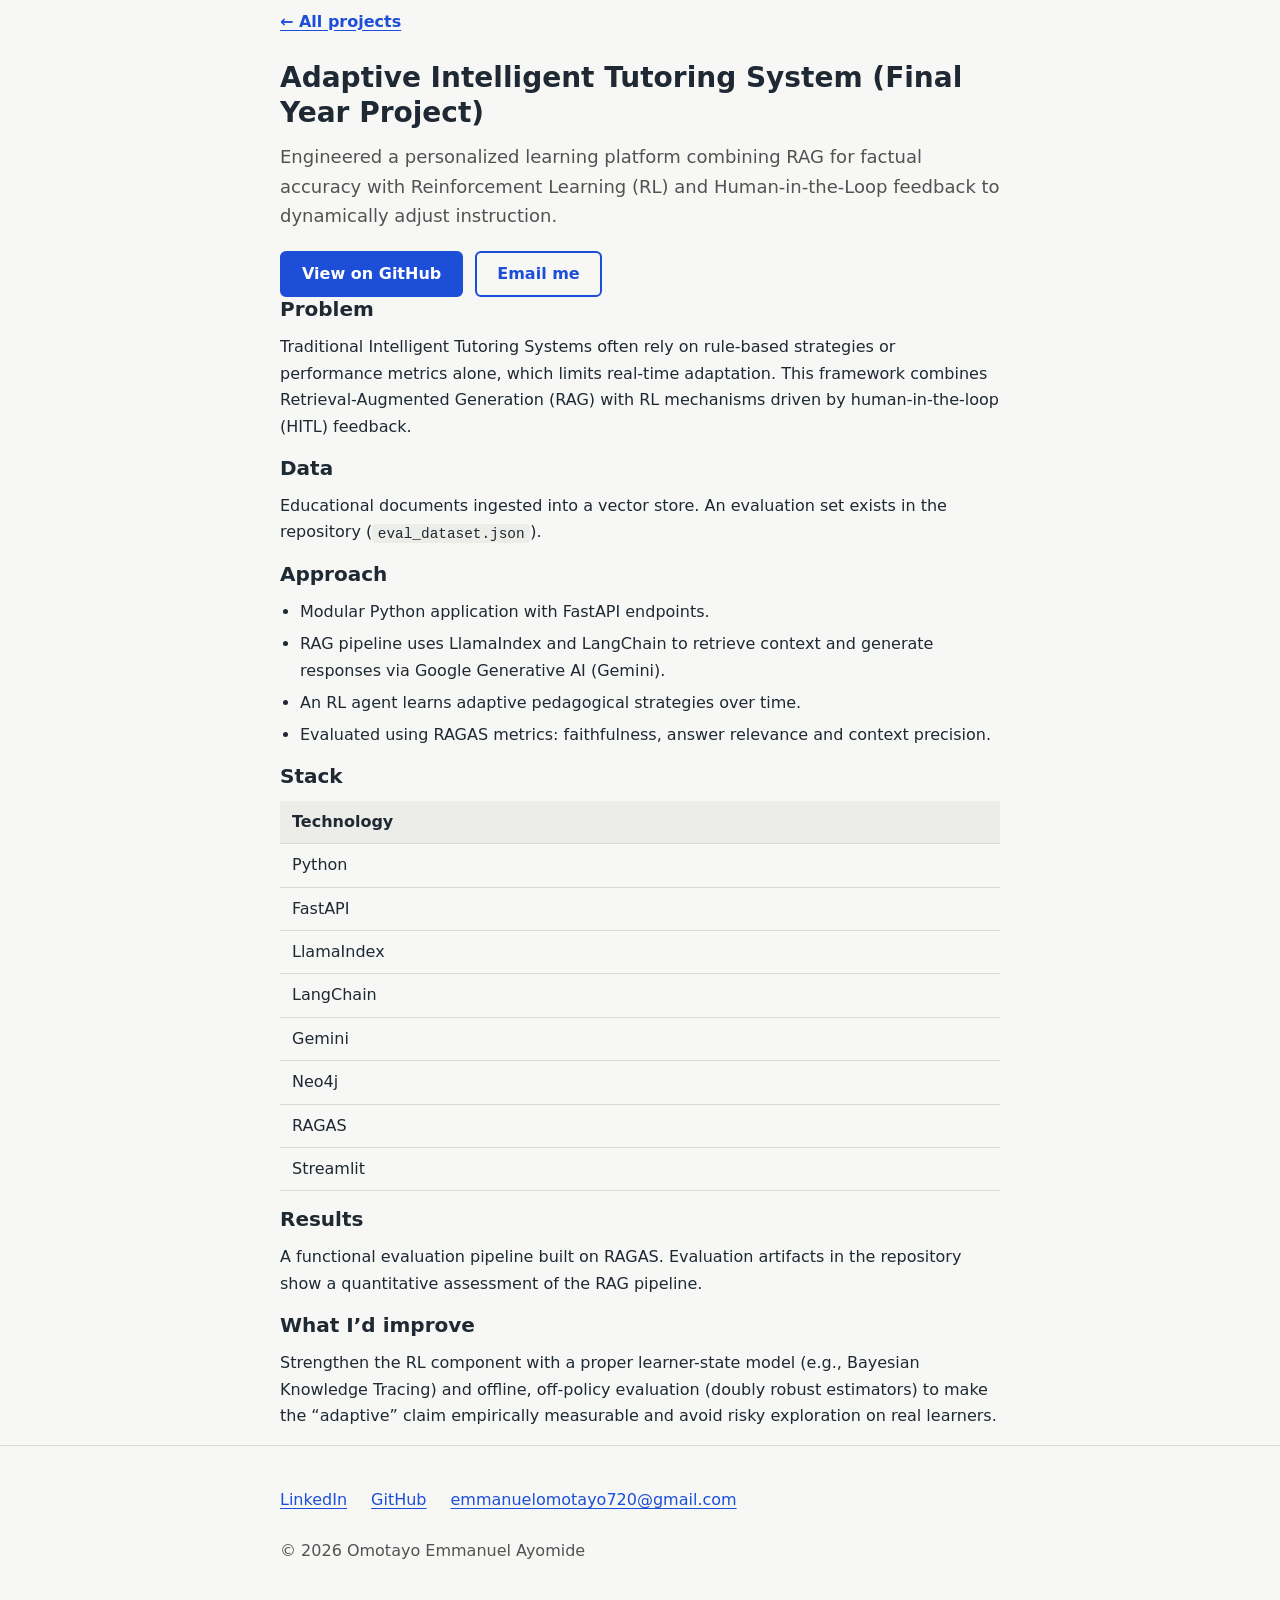
==== projects/adaptive-tutor.html @ 5ad49c56 "portfolio commit" ====
<!DOCTYPE html>
<html lang="en">
<head>
<meta charset="utf-8">
<meta name="viewport" content="width=device-width, initial-scale=1">
<title>Adaptive Intelligent Tutoring System (Final Year Project) | Omotayo Emmanuel Ayomide</title>
<meta name="description" content="Engineered a personalized learning platform combining RAG for factual accuracy with Reinforcement Learning (RL) and Human-in-the-Loop feedback to dynamically adjust instruction.">
<link rel="stylesheet" href="../styles.css">
</head>
<body>
<a class="skip" href="#main">Skip to content</a>
<main id="main" class="case">
<div class="wrap">
<p><a class="back" href="../index.html#projects">← All projects</a></p>
<h1>Adaptive Intelligent Tutoring System (Final Year Project)</h1>
<p class="lead">Engineered a personalized learning platform combining RAG for factual accuracy with Reinforcement Learning (RL) and Human-in-the-Loop feedback to dynamically adjust instruction.</p>
<div class="actions"><a class="btn btn-primary" href="https://github.com/Omotayo-Emmanuel/adaptive-tutor-fyp" rel="noopener">View on GitHub</a><a class="btn btn-secondary" href="mailto:emmanuelomotayo720@gmail.com">Email me</a></div>

<h2>Problem</h2>
<p>Traditional Intelligent Tutoring Systems often rely on rule-based strategies or performance metrics alone, which limits real-time adaptation. This framework combines Retrieval-Augmented Generation (RAG) with RL mechanisms driven by human-in-the-loop (HITL) feedback.</p>
<h2>Data</h2><p>Educational documents ingested into a vector store. An evaluation set exists in the repository (<code>eval_dataset.json</code>).</p>
<h2>Approach</h2>
<ul><li>Modular Python application with FastAPI endpoints.</li><li>RAG pipeline uses LlamaIndex and LangChain to retrieve context and generate responses via Google Generative AI (Gemini).</li><li>An RL agent learns adaptive pedagogical strategies over time.</li><li>Evaluated using RAGAS metrics: faithfulness, answer relevance and context precision.</li></ul>
<h2>Stack</h2>
<div class="table-wrap"><table><thead><tr><th scope="col">Technology</th></tr></thead><tbody><tr><td>Python</td></tr><tr><td>FastAPI</td></tr><tr><td>LlamaIndex</td></tr><tr><td>LangChain</td></tr><tr><td>Gemini</td></tr><tr><td>Neo4j</td></tr><tr><td>RAGAS</td></tr><tr><td>Streamlit</td></tr></tbody></table></div>
<h2>Results</h2>
<p>A functional evaluation pipeline built on RAGAS. Evaluation artifacts in the repository show a quantitative assessment of the RAG pipeline.</p>
<h2>What I’d improve</h2>
<p>Strengthen the RL component with a proper learner-state model (e.g., Bayesian Knowledge Tracing) and offline, off-policy evaluation (doubly robust estimators) to make the “adaptive” claim empirically measurable and avoid risky exploration on real learners.</p>
</div>
</main>
<footer>
<div class="wrap">
<ul>
<li><a href="https://www.linkedin.com/in/emmauel-ayomide" rel="noopener">LinkedIn</a></li>
<li><a href="https://github.com/Omotayo-Emmanuel" rel="noopener">GitHub</a></li>
<li><a href="mailto:emmanuelomotayo720@gmail.com">emmanuelomotayo720@gmail.com</a></li>
</ul>
<p class="muted">© <span id="yr">2026</span> Omotayo Emmanuel Ayomide</p>
</div>
</footer>
<script>document.getElementById("yr").textContent=new Date().getFullYear();</script>
</body>
</html>
---- styles.css ----
:root{--bg:#F7F7F5;--text:#1F2933;--muted:#525252;--line:#DAD9D4;--tile:#ECECE8;--accent:#1D4ED8;--accent-ink:#FFFFFF;
--font:Inter,"IBM Plex Sans",system-ui,-apple-system,"Segoe UI",Roboto,Helvetica,Arial,sans-serif}
*,*::before,*::after{box-sizing:border-box}
html{-webkit-text-size-adjust:100%}
body{margin:0;background:var(--bg);color:var(--text);font-family:var(--font);font-size:1rem;line-height:1.65}
.wrap{max-width:760px;margin:0 auto;padding:0 1.25rem}
section{padding:2.5rem 0;border-top:1px solid var(--line)}
header.hero{padding:2.5rem 0}
h1,h2,h3{line-height:1.25;margin:0 0 .75rem;font-weight:650}
h1{font-size:1.75rem}h2{font-size:1.25rem}h3{font-size:1.0625rem}
p{margin:0 0 1rem}
.muted{color:var(--muted)}
a{color:var(--accent);text-underline-offset:3px}
a:focus-visible,.btn:focus-visible{outline:3px solid var(--accent);outline-offset:3px;border-radius:4px}
.skip{position:absolute;left:-9999px;top:0;background:var(--accent);color:var(--accent-ink);padding:.75rem 1rem;z-index:10}
.skip:focus{left:0}
.hero-grid{display:flex;gap:1.75rem;align-items:center;flex-wrap:wrap}
.photo{width:144px;height:144px;border-radius:50%;background:var(--tile);overflow:hidden;flex:none}
.photo img{width:100%;height:100%;object-fit:cover;object-position:50% 12%;mix-blend-mode:multiply;display:block}
.hero-text{flex:1 1 280px;min-width:0}
.lead{font-size:1.125rem;color:var(--muted);margin-bottom:1.25rem}
.actions{display:flex;gap:.75rem;flex-wrap:wrap}
.btn{display:inline-flex;align-items:center;justify-content:center;min-height:44px;padding:.5rem 1.25rem;border-radius:6px;border:2px solid var(--accent);font-weight:600;text-decoration:none;font-size:1rem}
.btn-primary{background:var(--accent);color:var(--accent-ink)}
.btn-primary:hover{background:#1840B0;border-color:#1840B0}
.btn-secondary{background:transparent;color:var(--accent)}
.btn-secondary:hover{background:#E8EDFB}
.cards{list-style:none;margin:0;padding:0;display:grid;gap:1rem}
.card{display:grid;grid-template-columns:96px 1fr;gap:1rem;padding:1rem;border:1px solid var(--line);border-radius:8px;background:#FBFBFA}
.thumb{background:var(--tile);border-radius:6px;display:flex;align-items:center;justify-content:center;color:var(--muted);min-height:96px}
.thumb svg{width:48px;height:48px}
.card-body{min-width:0}
.outcome{color:var(--muted);margin-bottom:.75rem}
.tags{list-style:none;margin:0 0 .5rem;padding:0;display:flex;flex-wrap:wrap;gap:.375rem}
.tags li{font-size:.875rem;color:var(--text);background:var(--tile);border-radius:4px;padding:.125rem .5rem}
.card-link{display:inline-flex;align-items:center;min-height:44px;font-weight:600}
.more{margin:1rem 0 0}
.timeline{list-style:none;margin:0;padding:0 0 0 1.25rem;border-left:2px solid var(--line)}
.timeline li{margin:0 0 1.75rem;position:relative}
.timeline li:last-child{margin-bottom:0}
.timeline li::before{content:"";position:absolute;left:calc(-1.25rem - 6px);top:.55rem;width:10px;height:10px;border-radius:50%;background:var(--text)}
.role{font-weight:650;margin:0}
.org,.dates{margin:0;color:var(--muted)}
.timeline ul{margin:.5rem 0 0;padding-left:1.1rem}
.table-wrap{overflow-x:auto;margin-bottom:1rem}
table{border-collapse:collapse;width:100%;max-width:100%}
th,td{text-align:left;padding:.5rem .75rem;border-bottom:1px solid var(--line)}
th{font-weight:650;background:var(--tile)}
code{font-family:ui-monospace,SFMono-Regular,Menlo,Consolas,monospace;font-size:.9em;background:var(--tile);padding:.1rem .35rem;border-radius:4px;overflow-wrap:anywhere}
.back{display:inline-flex;align-items:center;min-height:44px;font-weight:600}
.case ul{padding-left:1.25rem;margin:0 0 1rem}
.case li{margin-bottom:.35rem}
footer{border-top:1px solid var(--line);padding:2rem 0 3rem}
footer ul{list-style:none;margin:0 0 1rem;padding:0;display:flex;flex-wrap:wrap;gap:.25rem 1.5rem}
footer a{display:inline-flex;align-items:center;min-height:44px;overflow-wrap:anywhere}
@media (max-width:520px){.card{grid-template-columns:1fr}.thumb{min-height:72px}h1{font-size:1.5rem}}
.sr{position:absolute;width:1px;height:1px;overflow:hidden;clip:rect(0 0 0 0);white-space:nowrap}
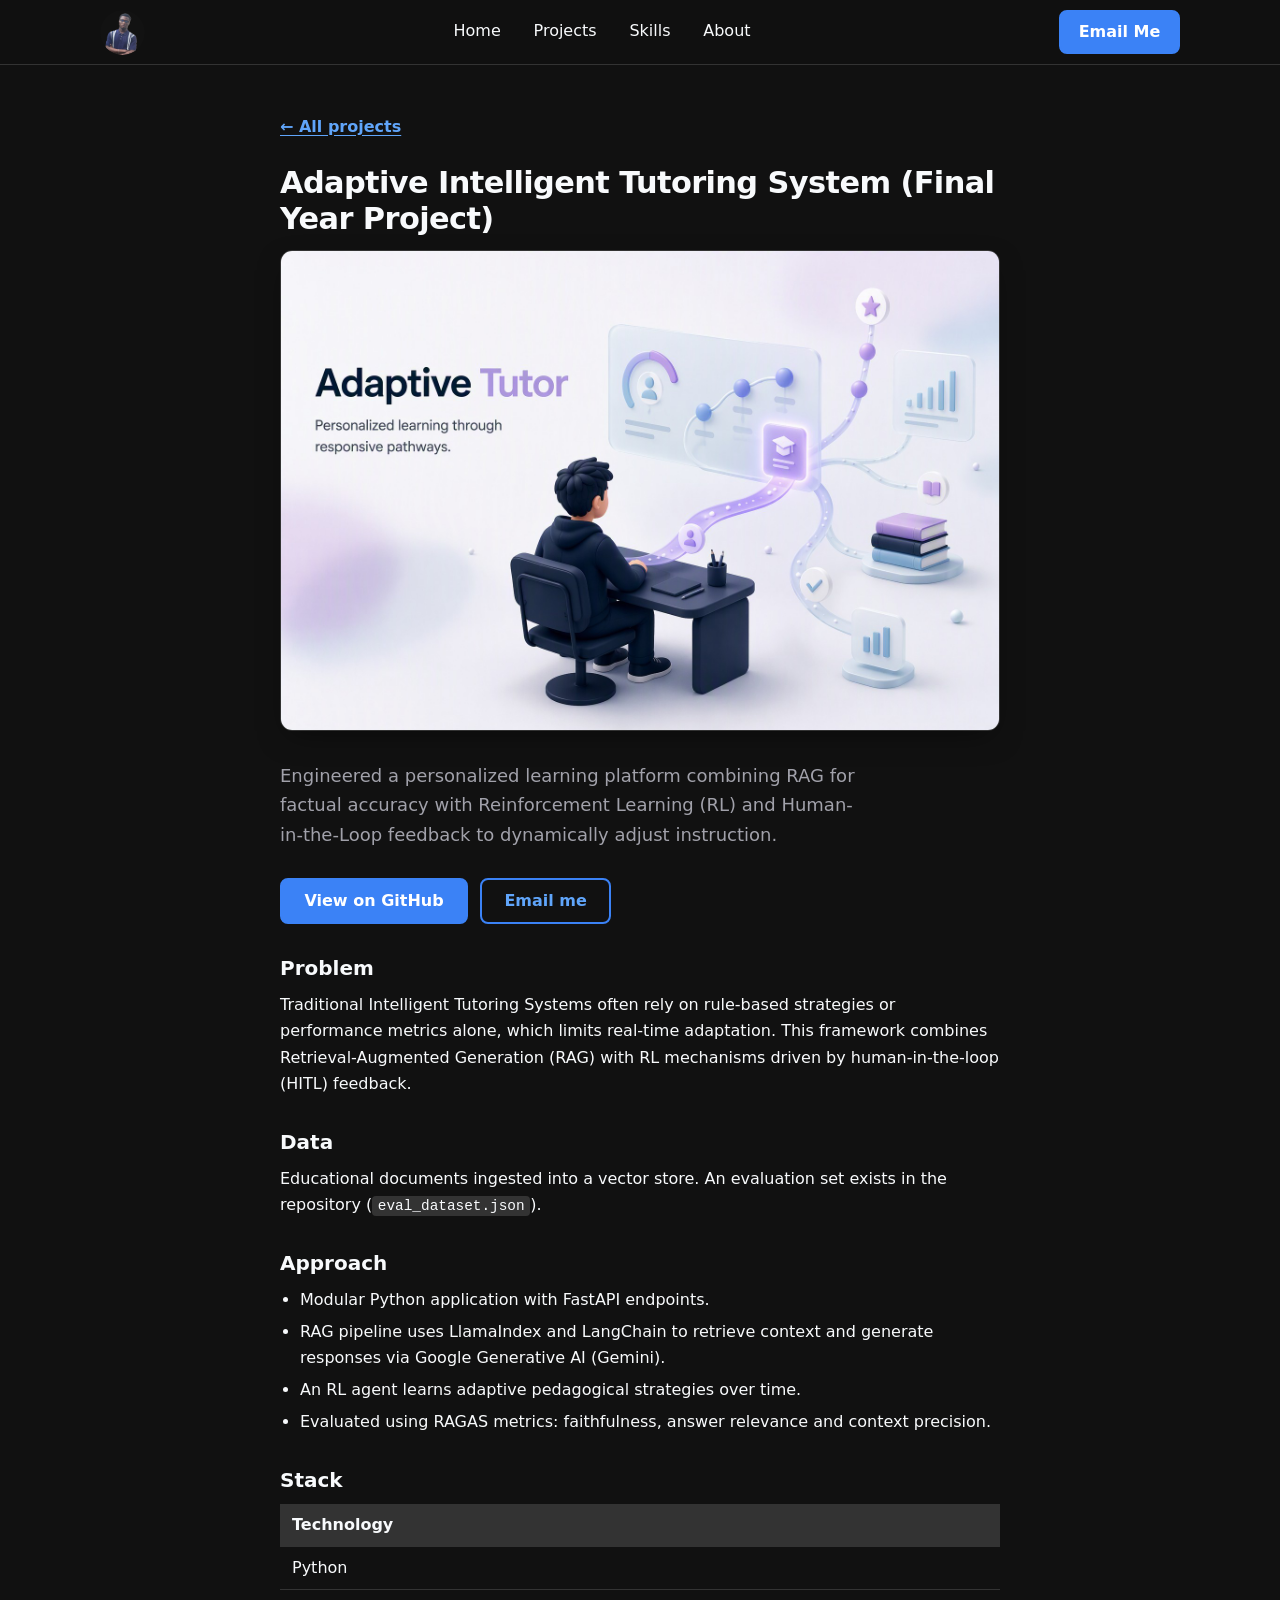
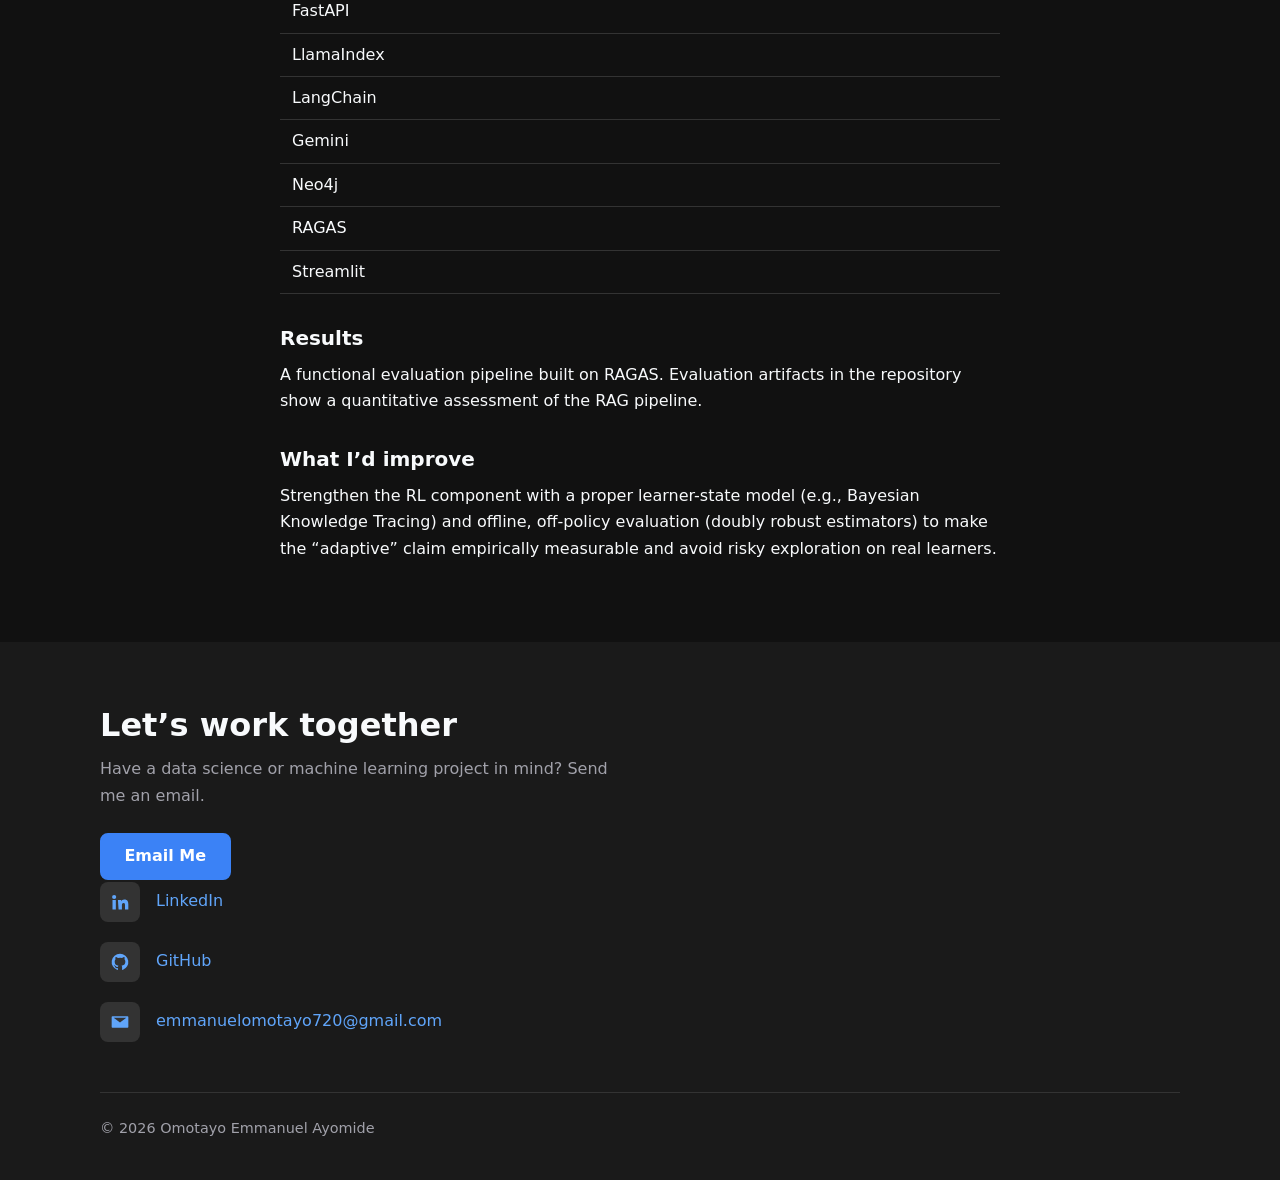
==== commit 469ac22c: "Update on the portfolio design and Content" ====
--- a/projects/adaptive-tutor.html
+++ b/projects/adaptive-tutor.html
@@ -5,14 +5,23 @@
 <meta name="viewport" content="width=device-width, initial-scale=1">
 <title>Adaptive Intelligent Tutoring System (Final Year Project) | Omotayo Emmanuel Ayomide</title>
 <meta name="description" content="Engineered a personalized learning platform combining RAG for factual accuracy with Reinforcement Learning (RL) and Human-in-the-Loop feedback to dynamically adjust instruction.">
-<link rel="stylesheet" href="../styles.css">
+<link rel="stylesheet" href="../style.css">
 </head>
 <body>
 <a class="skip" href="#main">Skip to content</a>
+<header class="nav">
+<div class="wrap nav-in">
+<a class="brand" href="../index.html#home" aria-label="Omotayo Emmanuel Ayomide, home"><img src="../assets/headshot.jpeg" alt="" width="44" height="44"></a>
+<nav id="menu" aria-label="Primary"><ul><li><a href="../index.html#home">Home</a></li><li><a href="../index.html#projects">Projects</a></li><li><a href="../index.html#skills">Skills</a></li><li><a href="../index.html#about">About</a></li></ul></nav>
+<a class="btn btn-primary nav-cta" href="mailto:emmanuelomotayo720@gmail.com">Email Me</a>
+<button class="menu-btn" type="button" aria-expanded="false" aria-controls="menu">Menu</button>
+</div>
+</header>
 <main id="main" class="case">
 <div class="wrap">
 <p><a class="back" href="../index.html#projects">← All projects</a></p>
 <h1>Adaptive Intelligent Tutoring System (Final Year Project)</h1>
+<img src="../assets/project-adaptive-tutor.jpg" alt="Preview of the Brain Tumour Classification project" class="case-study-hero-img" width="800" height="450" loading="eager">
 <p class="lead">Engineered a personalized learning platform combining RAG for factual accuracy with Reinforcement Learning (RL) and Human-in-the-Loop feedback to dynamically adjust instruction.</p>
 <div class="actions"><a class="btn btn-primary" href="https://github.com/Omotayo-Emmanuel/adaptive-tutor-fyp" rel="noopener">View on GitHub</a><a class="btn btn-secondary" href="mailto:emmanuelomotayo720@gmail.com">Email me</a></div>
 
@@ -29,16 +38,23 @@
 <p>Strengthen the RL component with a proper learner-state model (e.g., Bayesian Knowledge Tracing) and offline, off-policy evaluation (doubly robust estimators) to make the “adaptive” claim empirically measurable and avoid risky exploration on real learners.</p>
 </div>
 </main>
-<footer>
+<footer class="site-footer" id="contact">
 <div class="wrap">
-<ul>
-<li><a href="https://www.linkedin.com/in/emmauel-ayomide" rel="noopener">LinkedIn</a></li>
-<li><a href="https://github.com/Omotayo-Emmanuel" rel="noopener">GitHub</a></li>
-<li><a href="mailto:emmanuelomotayo720@gmail.com">emmanuelomotayo720@gmail.com</a></li>
+<div class="footer-grid">
+<div class="cta">
+<h2>Let’s work together</h2>
+<p>Have a data science or machine learning project in mind? Send me an email.</p>
+<a class="btn btn-primary" href="mailto:emmanuelomotayo720@gmail.com">Email Me</a>
+</div>
+<ul class="social">
+<li><a href="https://www.linkedin.com/in/emmauel-ayomide" rel="noopener"><svg viewBox="0 0 24 24" fill="currentColor" aria-hidden="true"><path d="M4.98 3.5a2.5 2.5 0 1 1 0 5 2.5 2.5 0 0 1 0-5zM3 9.5h4V21H3zM9.5 9.5h3.8v1.6h.1c.5-1 1.8-2 3.8-2 4 0 4.8 2.6 4.8 6V21h-4v-5.1c0-1.2 0-2.8-1.7-2.8s-2 1.3-2 2.7V21h-4z"/></svg>LinkedIn</a></li>
+<li><a href="https://github.com/Omotayo-Emmanuel" rel="noopener"><svg viewBox="0 0 24 24" fill="currentColor" aria-hidden="true"><path d="M12 2a10 10 0 0 0-3.16 19.49c.5.09.68-.22.68-.48v-1.7c-2.78.6-3.37-1.34-3.37-1.34-.45-1.16-1.11-1.47-1.11-1.47-.91-.62.07-.61.07-.61 1 .07 1.53 1.03 1.53 1.03.89 1.53 2.34 1.09 2.91.83.09-.65.35-1.09.64-1.34-2.22-.25-4.55-1.11-4.55-4.94 0-1.09.39-1.98 1.03-2.68-.1-.25-.45-1.27.1-2.64 0 0 .84-.27 2.75 1.02a9.5 9.5 0 0 1 5 0c1.91-1.29 2.75-1.02 2.75-1.02.55 1.37.2 2.39.1 2.64.64.7 1.03 1.59 1.03 2.68 0 3.84-2.34 4.69-4.57 4.93.36.31.68.92.68 1.85v2.74c0 .27.18.58.69.48A10 10 0 0 0 12 2z"/></svg>GitHub</a></li>
+<li><a href="mailto:emmanuelomotayo720@gmail.com"><svg viewBox="0 0 24 24" fill="currentColor" aria-hidden="true"><path d="M3 5h18a1 1 0 0 1 1 1v12a1 1 0 0 1-1 1H3a1 1 0 0 1-1-1V6a1 1 0 0 1 1-1zm1.4 2L12 12.6 19.6 7z"/></svg>emmanuelomotayo720@gmail.com</a></li>
 </ul>
-<p class="muted">© <span id="yr">2026</span> Omotayo Emmanuel Ayomide</p>
+</div>
+<p class="copy">© <span id="yr">2026</span> Omotayo Emmanuel Ayomide</p>
 </div>
 </footer>
-<script>document.getElementById("yr").textContent=new Date().getFullYear();</script>
+<script src="../script.js"></script>
 </body>
 </html>
--- a/style.css
+++ b/style.css
@@ -0,0 +1,235 @@
+:root {
+  --bg: #111111;          /* Deep charcoal */
+  --alt: #1A1A1A;         /* Slightly lighter section background */
+  --card: #222222;        /* Project cards / panels */
+  --text: #F8FAFC;        /* Off-white primary text */
+  --muted: #A1A1AA;       /* Neutral secondary text */
+  --line: #333333;        /* Subtle borders */
+  --tile: #333333;        /* Tags and skill chips */
+  --accent: #3B82F6;      /* Vibrant professional blue */
+  --accent-hover: #2563EB;
+  --accent-text: #60A5FA;
+  --navy: #111111;
+  --navy-2: #1A1A1A;
+  --on-navy: #A1A1AA;
+  --link-navy: #60A5FA;
+  --font: Inter, Poppins, system-ui, -apple-system, "Segoe UI", Roboto, Helvetica, Arial, sans-serif;
+}
+
+*, *::before, *::after { box-sizing: border-box; }
+html { -webkit-text-size-adjust: 100%; scroll-behavior: smooth; }
+body { margin: 0; background: var(--bg); color: var(--text); font-family: var(--font); line-height: 1.65; }
+
+.wrap { max-width: 1120px; margin: 0 auto; padding: 0 1.25rem; }
+section { padding: 4.5rem 0; scroll-margin-top: 64px; }
+section.alt { background: var(--alt); }
+
+h1, h2, h3 { line-height: 1.2; margin: 0 0 .75rem; font-weight: 700; color: var(--text); }
+h1 { font-size: clamp(2rem, 4.5vw, 3rem); letter-spacing: -.02em; }
+h2 { font-size: clamp(1.5rem, 3vw, 2rem); }
+h3 { font-size: 1.125rem; }
+p { margin: 0 0 1rem; }
+.muted { color: var(--muted); }
+.section-intro { color: var(--muted); max-width: 60ch; margin-bottom: 2rem; }
+
+a { color: var(--accent-text); text-underline-offset: 3px; }
+a:focus-visible, .btn:focus-visible, button:focus-visible { outline: 3px solid var(--accent); outline-offset: 3px; border-radius: 6px; }
+
+.skip { position: absolute; left: -9999px; top: 0; background: var(--accent); color: #fff; padding: .75rem 1rem; z-index: 30; }
+.skip:focus { left: 0; }
+.sr { position: absolute; width: 1px; height: 1px; overflow: hidden; clip: rect(0 0 0 0); white-space: nowrap; }
+
+.btn { display: inline-flex; align-items: center; justify-content: center; min-height: 44px; padding: .5rem 1.4rem; border-radius: 8px; border: 2px solid var(--accent); font-weight: 600; text-decoration: none; font-size: 1rem; cursor: pointer; }
+.btn-primary { background: var(--accent); color: #fff; }
+.btn-primary:hover { background: var(--accent-hover); border-color: var(--accent-hover); }
+.btn-secondary { background: transparent; color: var(--accent-text); }
+.btn-secondary:hover { background: rgba(59, 130, 246, 0.1); }
+.actions { display: flex; gap: .75rem; flex-wrap: wrap; }
+
+/* Nav */
+.nav { position: sticky; top: 0; z-index: 20; background: rgba(17, 17, 17, 0.85); backdrop-filter: blur(12px); -webkit-backdrop-filter: blur(12px); border-bottom: 1px solid var(--line); }
+.nav-in { display: flex; align-items: center; gap: .75rem; min-height: 64px; }
+.brand { display: inline-flex; align-items: center; justify-content: center; width: 45px; height: 45px; border-radius: 50%; overflow: hidden; flex: none; text-decoration: none; }
+.brand img { width: 45px; height: 45px; border-radius: 50%; object-fit: cover; object-position: center 20%; display: block; }
+#menu { margin: 0 auto; }
+#menu ul { list-style: none; margin: 0; padding: 0; display: flex; gap: .25rem; }
+#menu a { display: inline-flex; align-items: center; min-height: 44px; padding: 0 .9rem; color: var(--text); text-decoration: none; font-weight: 500; border-bottom: 2px solid transparent; }
+#menu a:hover { color: var(--accent-text); }
+#menu a[aria-current="true"] { color: var(--accent-text); border-bottom-color: var(--accent); }
+.nav-cta { min-height: 44px; padding: .4rem 1.1rem; }
+.menu-btn { display: none; min-height: 44px; min-width: 44px; padding: 0 .9rem; border: 2px solid var(--text); background: transparent; color: var(--text); border-radius: 8px; font: inherit; font-weight: 600; cursor: pointer; }
+
+/* Hero */
+.hero { padding: 5rem 0 4rem; }
+.hero-grid { display: grid; grid-template-columns: 1.1fr .9fr; gap: 3.5rem; align-items: center; }
+
+.hero-image { position: relative; display: flex; align-items: center; justify-content: center; }
+
+/* Premium card treatment: black image bg now reads as an intentional card */
+.hero-img {
+  position: relative;
+  z-index: 1;
+  display: block;
+  width: 100%;
+  max-width: 450px;
+  height: auto;
+  max-height: 500px;
+  object-fit: cover;
+  object-position: center top;
+  background: #000;
+  border-radius: 24px;
+  border: 1px solid rgba(96, 165, 250, 0.25);
+  box-shadow:
+    0 0 0 1px rgba(59, 130, 246, 0.08),
+    0 0 40px rgba(59, 130, 246, 0.22),
+    0 20px 50px -15px rgba(0, 0, 0, 0.7);
+}
+
+.lead { font-size: 1.125rem; color: var(--muted); max-width: 52ch; margin: 1rem 0 1.75rem; }
+.logos { list-style: none; margin: 2.5rem 0 0; padding: 0; display: flex; flex-wrap: wrap; gap: 1.25rem 1.5rem; }
+.logos li { display: flex; flex-direction: column; align-items: center; gap: .35rem; font-size: .8125rem; color: var(--muted); min-width: 56px; }
+.logos img { width: 32px; height: 32px; }
+
+/* Stats */
+.stats { list-style: none; margin: 3.5rem 0 0; padding: 1.5rem; display: grid; grid-template-columns: repeat(4, 1fr); gap: 1.5rem; background: var(--card); border: 1px solid var(--line); border-radius: 12px; box-shadow: 0 10px 30px -10px rgba(0,0,0,0.5); }
+.stats strong { display: block; font-size: 1.75rem; line-height: 1.2; color: var(--text); }
+.stats span { color: var(--muted); font-size: .9rem; }
+
+/* Projects */
+.cards { list-style: none; margin: 0; padding: 0; display: grid; grid-template-columns: repeat(2, minmax(0, 1fr)); gap: 1.5rem; }
+.card { display: flex; flex-direction: column; background: var(--card); border: 1px solid var(--line); border-radius: 12px; overflow: hidden; box-shadow: 0 10px 30px -10px rgba(0,0,0,0.5); }
+.media { position: relative; aspect-ratio: 16/9; background: var(--tile); display: flex; align-items: center; justify-content: center; color: var(--muted); }
+.media svg { width: 56px; height: 56px; }
+.media img { position: absolute; inset: 0; width: 100%; height: 100%; object-fit: cover; }
+.body { padding: 1.5rem; display: flex; flex-direction: column; flex: 1; min-width: 0; }
+.outcome { color: var(--muted); }
+.tags { list-style: none; margin: auto 0 1rem; padding: 0; display: flex; flex-wrap: wrap; gap: .4rem; }
+.tags li { font-size: .875rem; background: var(--tile); color: var(--text); border-radius: 6px; padding: .15rem .6rem; }
+.card-link { display: inline-flex; align-items: center; min-height: 44px; font-weight: 600; color: var(--accent-text); }
+.card.wide { grid-column: 1/-1; }
+
+@media (min-width: 861px) { .card.wide { flex-direction: row; } .card.wide .media { flex: 0 0 42%; aspect-ratio: auto; min-height: 220px; } }
+
+/* Skills */
+.grid3 { display: grid; grid-template-columns: repeat(3, minmax(0, 1fr)); gap: 1.5rem; }
+.panel-card { background: var(--card); border: 1px solid var(--line); border-radius: 12px; padding: 1.5rem; box-shadow: 0 10px 30px -10px rgba(0,0,0,0.5); }
+.chips { list-style: none; margin: 0; padding: 0; display: flex; flex-wrap: wrap; gap: .5rem; }
+.chips li { background: var(--tile); color: var(--text); border-radius: 6px; padding: .25rem .75rem; font-size: .9375rem; }
+
+/* About */
+.about-grid { display: grid; grid-template-columns: 1.3fr 1fr; gap: 3rem; align-items: start; }
+.glance { margin: 0; }
+.glance dt { font-weight: 700; margin-top: 1rem; color: var(--text); }
+.glance dt:first-child { margin-top: 0; }
+.glance dd { margin: .15rem 0 0; color: var(--muted); }
+
+/* Volunteer */
+.grid2 { display: grid; grid-template-columns: repeat(2, minmax(0, 1fr)); gap: 1.5rem; }
+.role { font-weight: 700; font-size: 1.125rem; margin: 0; color: var(--text); }
+.org, .dates { margin: 0; color: var(--muted); }
+.panel-card ul { margin: 1rem 0 0; padding-left: 1.1rem; color: var(--text); }
+.panel-card li { margin-bottom: .4rem; }
+
+/* Footer */
+.site-footer { background: var(--navy-2); color: var(--on-navy); padding: 4rem 0 2.5rem; }
+.site-footer .wrap {
+    display: grid;
+    grid-template-columns: 1.2fr 0.8fr;
+    column-gap: 2rem;
+}
+.site-footer h2 { color: var(--text); }
+.site-footer .cta p { max-width: 52ch; color: var(--on-navy); margin-bottom: 1.5rem; }
+
+/* FOOTER LINK FIX */
+.site-footer .social {
+    grid-column: 2;
+    grid-row: 1;
+    list-style: none;
+    margin: 0;
+    padding: 0;
+    display: flex;
+    flex-direction: column;
+    gap: 1rem;
+    border-top: none;
+}
+.site-footer .social a {
+    display: flex;
+    align-items: center;
+    gap: 1rem;
+    min-height: 44px;
+    color: var(--link-navy);
+    text-decoration: none;
+    font-weight: 500;
+    overflow-wrap: anywhere;
+}
+.site-footer .social svg {
+    width: 20px;
+    height: 20px;
+    padding: 10px;
+    background: var(--tile);
+    border-radius: 8px;
+    box-sizing: content-box;
+    flex: none;
+}
+.site-footer .copy {
+    grid-column: 1 / -1;
+    border-top: 1px solid var(--line);
+    padding-top: 1.5rem;
+    margin-top: 3rem;
+    margin-bottom: 0;
+    color: var(--muted);
+    font-size: 0.9rem;
+}
+.site-footer a:focus-visible { outline-color: var(--accent); }
+
+/* Case study pages */
+.case { padding: 2.5rem 0 4rem; }
+.case .wrap { max-width: 760px; }
+.case h1 { font-size: 1.9rem; }
+.case h2 { font-size: 1.25rem; margin-top: 2rem; }
+.case ul { padding-left: 1.25rem; margin: 0 0 1rem; }
+.case li { margin-bottom: .35rem; }
+.back { display: inline-flex; align-items: center; min-height: 44px; font-weight: 600; }
+.table-wrap { overflow-x: auto; margin-bottom: 1rem; }
+table { border-collapse: collapse; width: 100%; }
+th, td { text-align: left; padding: .5rem .75rem; border-bottom: 1px solid var(--line); }
+th { background: var(--tile); color: var(--text); }
+code { font-family: ui-monospace, Menlo, Consolas, monospace; font-size: .9em; background: var(--tile); color: var(--text); padding: .1rem .35rem; border-radius: 4px; overflow-wrap: anywhere; }
+
+/* Case study hero image */
+.case-study-hero-img {
+  display: block;
+  width: 100%;
+  max-width: 800px;
+  height: auto;
+  border-radius: 12px;
+  margin-bottom: 30px;
+  border: 1px solid var(--line);
+  box-shadow: 0 10px 30px -10px rgba(0,0,0,0.5);
+}
+
+/* Responsive */
+@media (max-width: 860px) {
+  section { padding: 3.25rem 0; }
+  .hero { padding: 3rem 0 2.5rem; }
+  .hero-grid, .about-grid, .grid2, .cards, .grid3 { grid-template-columns: 1fr; }
+  .hero-grid { gap: 2.5rem; }
+  .about-grid { gap: 2rem; }
+  .stats { grid-template-columns: repeat(2, 1fr); }
+  .menu-btn { display: inline-flex; align-items: center; margin-left: auto; }
+  .nav-cta { margin-left: 0; }
+  #menu { display: none; position: absolute; left: 0; right: 0; top: 100%; background: rgba(17, 17, 17, 0.95); backdrop-filter: blur(12px); -webkit-backdrop-filter: blur(12px); border-bottom: 1px solid var(--line); margin: 0; padding: .5rem 1.25rem 1rem; }
+  #menu.open { display: block; }
+  #menu ul { flex-direction: column; }
+
+  .hero-img { max-height: 420px; }
+
+  /* Mobile Footer Fix */
+  .site-footer .wrap { grid-template-columns: 1fr; }
+  .site-footer .social { grid-column: 1; grid-row: 2; margin-top: 2rem; }
+  .site-footer .copy { margin-top: 2rem; }
+}
+@media (max-width: 380px) {
+  .nav-cta { padding: .4rem .7rem; font-size: .9rem; }
+  .wrap { padding: 0 1rem; }
+}
